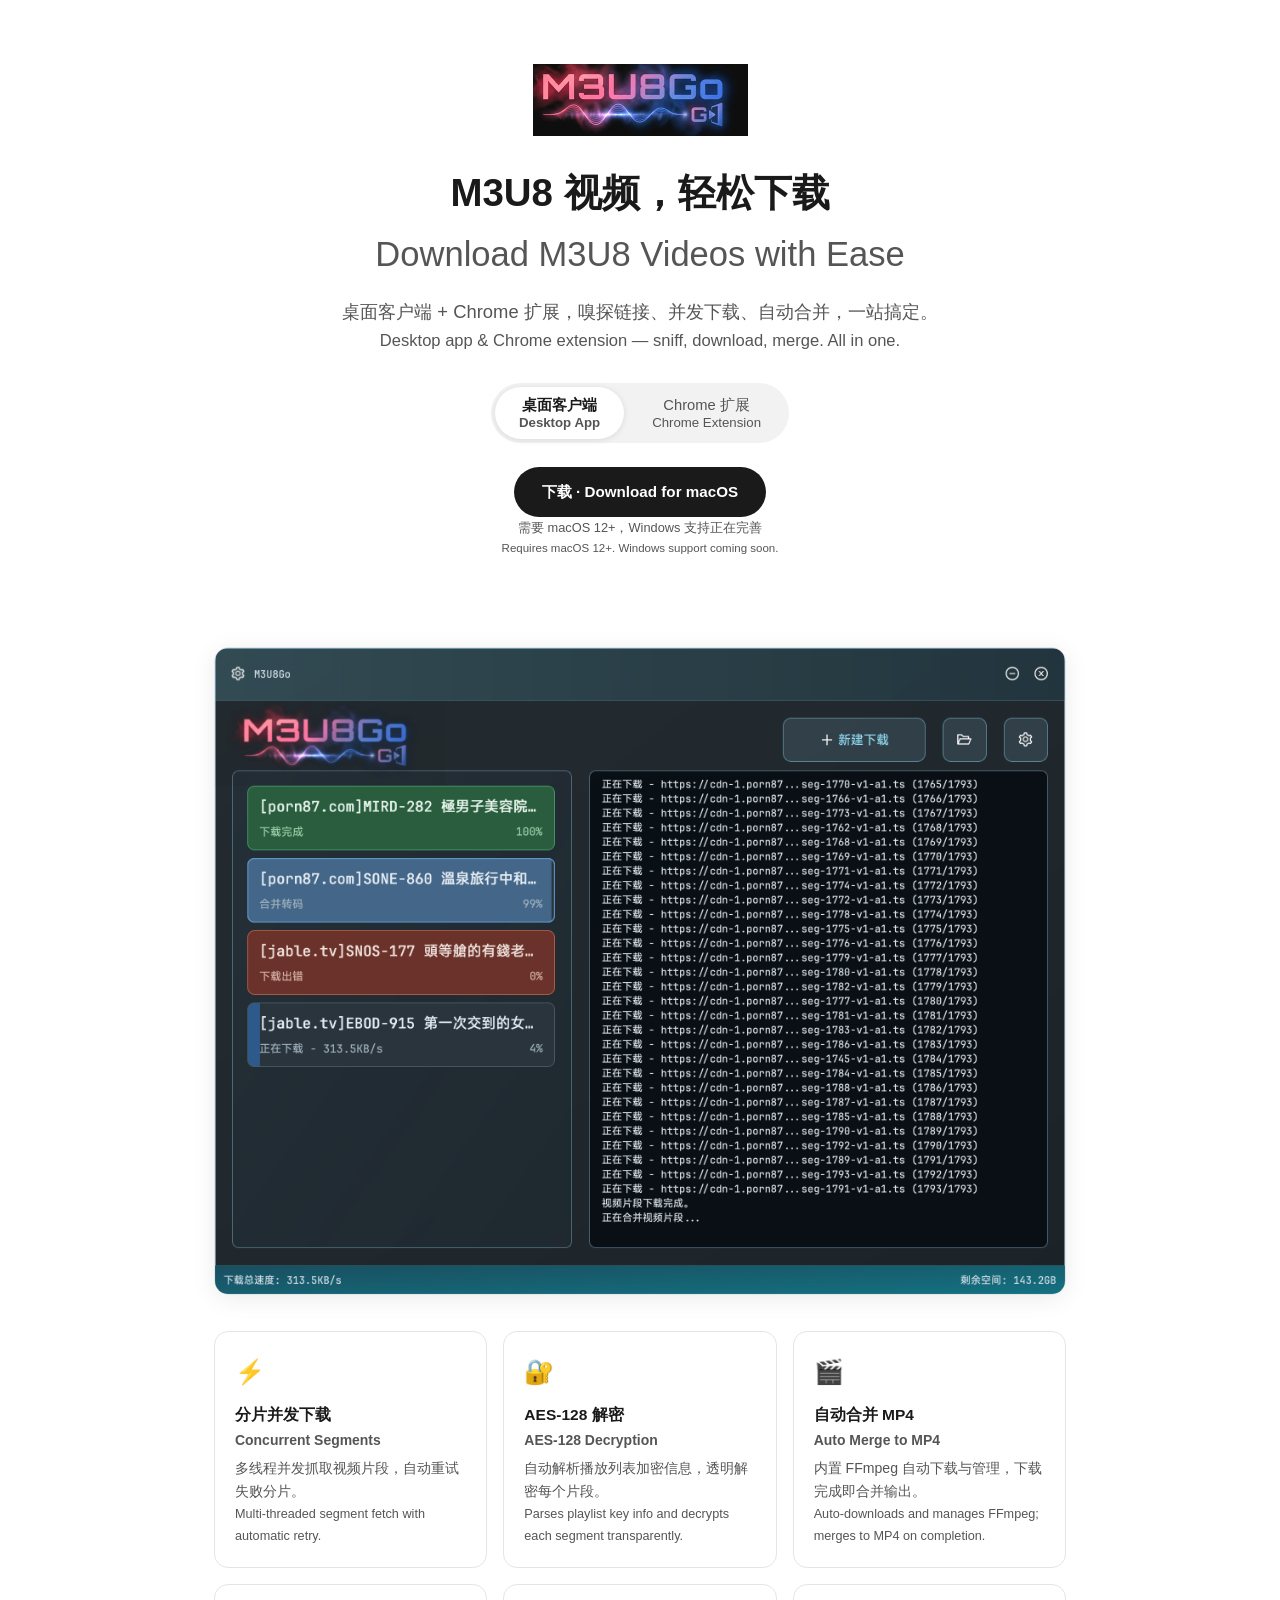
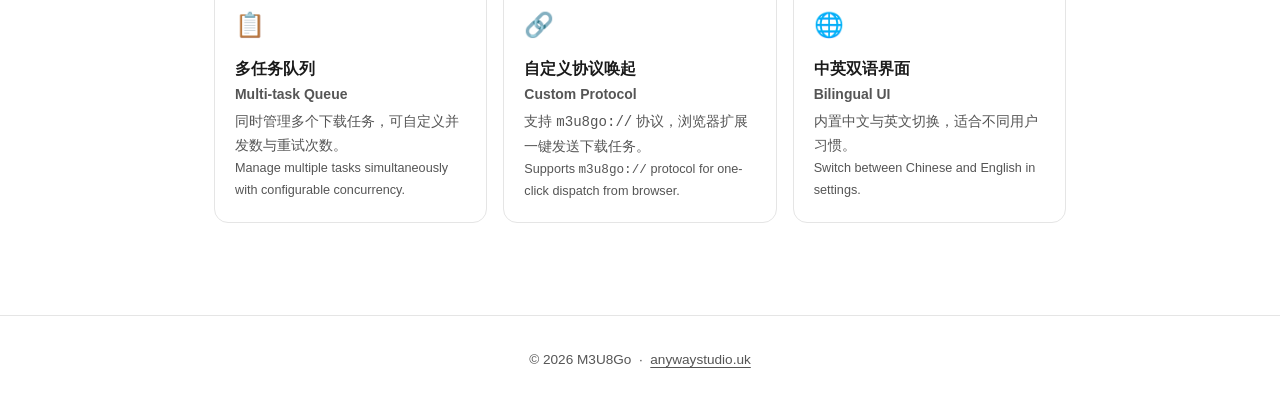
==== index.html @ 339e01ba "更新文件位置" ====
<!DOCTYPE html>
<html lang="zh-CN">
<head>
  <meta charset="UTF-8" />
  <meta name="viewport" content="width=device-width, initial-scale=1.0" />
  <title>M3U8Go — M3U8 视频下载工具</title>
  <meta name="description" content="M3U8Go 是一款简洁、高效的 M3U8 视频下载工具，支持多任务并发、AES 解密，并配有 Chrome 扩展一键嗅探下载地址。" />
  <link rel="stylesheet" href="style.css" />
</head>
<body>

<!-- ========== HERO ========== -->
<header>
  <div class="container">
    <div class="hero">
      <img src="assets/images/logo.png" alt="M3U8Go Logo" class="logo" />
      <h1>
        <span class="zh">M3U8 视频，轻松下载</span>
        <span class="en">Download M3U8 Videos with Ease</span>
      </h1>
      <p class="tagline">
        <span class="zh">桌面客户端 + Chrome 扩展，嗅探链接、并发下载、自动合并，一站搞定。</span>
        <span class="en">Desktop app &amp; Chrome extension — sniff, download, merge. All in one.</span>
      </p>

      <!-- Tab switcher -->
      <div class="tabs" role="tablist">
        <button class="tab active" role="tab" aria-selected="true" data-tab="app">
          <span class="zh">桌面客户端</span><span class="en">Desktop App</span>
        </button>
        <button class="tab" role="tab" aria-selected="false" data-tab="ext">
          <span class="zh">Chrome 扩展</span><span class="en">Chrome Extension</span>
        </button>
      </div>

      <!-- App download (shown on app tab) -->
      <div class="hero-cta" id="cta-app">
        <div class="btn-group btn-group--center">
          <a href="#" class="btn btn-primary">下载 · Download for macOS</a>
        </div>
        <p class="btn-note">
          <span class="zh">需要 macOS 12+，Windows 支持正在完善</span>
          <span class="en">Requires macOS 12+. Windows support coming soon.</span>
        </p>
      </div>

      <!-- Extension download (shown on ext tab) -->
      <div class="hero-cta hidden" id="cta-ext">
        <div class="btn-group btn-group--center">
          <a href="#" class="btn btn-primary">添加扩展 · Add to Chrome</a>
        </div>
        <p class="btn-note">
          <span class="zh">需配合 M3U8Go 桌面客户端使用</span>
          <span class="en">Requires M3U8Go desktop app to be installed.</span>
        </p>
      </div>
    </div>
  </div>
</header>

<!-- ========== MAIN CONTENT ========== -->
<main>

  <!-- APP TAB CONTENT -->
  <div class="tab-panel" id="panel-app">
    <section class="section">
      <div class="container">
        <!-- Screenshot -->
        <div class="screenshot-wrap">
          <img src="assets/images/screenshot.png" alt="M3U8Go 运行截图 / Screenshot" />
        </div>

        <!-- Feature cards -->
        <div class="features">
          <div class="feature-card">
            <div class="icon">⚡️</div>
            <h3><span class="zh">分片并发下载</span><span class="en">Concurrent Segments</span></h3>
            <p><span class="zh">多线程并发抓取视频片段，自动重试失败分片。</span><span class="en">Multi-threaded segment fetch with automatic retry.</span></p>
          </div>
          <div class="feature-card">
            <div class="icon">🔐</div>
            <h3><span class="zh">AES-128 解密</span><span class="en">AES-128 Decryption</span></h3>
            <p><span class="zh">自动解析播放列表加密信息，透明解密每个片段。</span><span class="en">Parses playlist key info and decrypts each segment transparently.</span></p>
          </div>
          <div class="feature-card">
            <div class="icon">🎬</div>
            <h3><span class="zh">自动合并 MP4</span><span class="en">Auto Merge to MP4</span></h3>
            <p><span class="zh">内置 FFmpeg 自动下载与管理，下载完成即合并输出。</span><span class="en">Auto-downloads and manages FFmpeg; merges to MP4 on completion.</span></p>
          </div>
          <div class="feature-card">
            <div class="icon">📋</div>
            <h3><span class="zh">多任务队列</span><span class="en">Multi-task Queue</span></h3>
            <p><span class="zh">同时管理多个下载任务，可自定义并发数与重试次数。</span><span class="en">Manage multiple tasks simultaneously with configurable concurrency.</span></p>
          </div>
          <div class="feature-card">
            <div class="icon">🔗</div>
            <h3><span class="zh">自定义协议唤起</span><span class="en">Custom Protocol</span></h3>
            <p><span class="zh">支持 <code>m3u8go://</code> 协议，浏览器扩展一键发送下载任务。</span><span class="en">Supports <code>m3u8go://</code> protocol for one-click dispatch from browser.</span></p>
          </div>
          <div class="feature-card">
            <div class="icon">🌐</div>
            <h3><span class="zh">中英双语界面</span><span class="en">Bilingual UI</span></h3>
            <p><span class="zh">内置中文与英文切换，适合不同用户习惯。</span><span class="en">Switch between Chinese and English in settings.</span></p>
          </div>
        </div>
      </div>
    </section>
  </div>

  <!-- EXTENSION TAB CONTENT -->
  <div class="tab-panel hidden" id="panel-ext">
    <section class="section">
      <div class="container">
        <div class="ext-block">
          <img src="assets/images/extension-icon.png" alt="M3U8Go Download Button Icon" class="ext-icon" />
          <div class="ext-content">
            <h3><span class="zh">工作方式</span><span class="en">How It Works</span></h3>
            <p>
              <span class="zh">扩展在后台监听网络请求，嗅探到 <code>.m3u8</code> 地址后，弹出下载按钮。点击即可唤起 M3U8Go 客户端并自动填入下载信息（地址、标题、来源页）。支持在扩展设置中选择启用的网站及开启调试浮层。</span>
              <span class="en">The extension listens to network requests in the background. When an <code>.m3u8</code> URL is detected, a download button appears. One click launches M3U8Go and pre-fills the URL, title, and referrer. Configure supported sites and debug overlay in extension options.</span>
            </p>
          </div>
        </div>

        <!-- Extension feature cards -->
        <div class="features">
          <div class="feature-card">
            <div class="icon">👁️</div>
            <h3><span class="zh">自动嗅探</span><span class="en">Auto Sniff</span></h3>
            <p><span class="zh">后台实时监听，自动识别页面中的 M3U8 地址。</span><span class="en">Real-time background monitoring for M3U8 URLs.</span></p>
          </div>
          <div class="feature-card">
            <div class="icon">🖱️</div>
            <h3><span class="zh">一键唤起</span><span class="en">One-click Launch</span></h3>
            <p><span class="zh">点击按钮即唤起桌面客户端，自动传递所有参数。</span><span class="en">Launches the desktop app and passes all parameters automatically.</span></p>
          </div>
          <div class="feature-card">
            <div class="icon">⚙️</div>
            <h3><span class="zh">可配置站点</span><span class="en">Configurable Sites</span></h3>
            <p><span class="zh">在扩展选项页面选择要启用的网站，默认全选。</span><span class="en">Choose which sites to enable in the options page; all enabled by default.</span></p>
          </div>
        </div>
      </div>
    </section>
  </div>

</main>

<script>
  const tabs = document.querySelectorAll('.tab');
  tabs.forEach(tab => {
    tab.addEventListener('click', () => {
      const target = tab.dataset.tab;
      tabs.forEach(t => { t.classList.remove('active'); t.setAttribute('aria-selected', 'false'); });
      tab.classList.add('active');
      tab.setAttribute('aria-selected', 'true');
      document.querySelectorAll('.tab-panel').forEach(p => p.classList.add('hidden'));
      document.getElementById('panel-' + target).classList.remove('hidden');
      document.getElementById('cta-app').classList.add('hidden');
      document.getElementById('cta-ext').classList.add('hidden');
      document.getElementById('cta-' + target).classList.remove('hidden');
    });
  });
</script>

<!-- ========== FOOTER ========== -->
<footer>
  <div class="container">
    <p>
      © 2026 M3U8Go &nbsp;·&nbsp;
      <a href="https://anywaystudio.uk" target="_blank" rel="noopener">anywaystudio.uk</a>
    </p>
  </div>
</footer>

</body>
</html>
---- style.css ----
/* Reset & Base */
*, *::before, *::after { box-sizing: border-box; margin: 0; padding: 0; }

:root {
  --accent: #e05a8a;
  --accent-2: #5a9de0;
  --text: #1a1a1a;
  --subtext: #555;
  --border: #e5e5e5;
  --radius: 14px;
  --max-w: 900px;
}

html { scroll-behavior: smooth; }

body {
  font-family: -apple-system, BlinkMacSystemFont, "Segoe UI", Roboto, "Helvetica Neue", Arial, sans-serif;
  background: #fff;
  color: var(--text);
  line-height: 1.7;
  font-size: 16px;
}

/* Layout */
.container {
  max-width: var(--max-w);
  margin: 0 auto;
  padding: 0 24px;
}

/* Header / Hero */
.hero {
  padding: 64px 0 48px;
  text-align: center;
}

.hero .logo {
  height: 72px;
  width: auto;
  display: block;
  margin: 0 auto 24px;
}

.hero h1 {
  font-size: clamp(1.6rem, 4vw, 2.4rem);
  font-weight: 700;
  margin-bottom: 12px;
}

.hero .tagline {
  font-size: clamp(0.95rem, 2.5vw, 1.15rem);
  color: var(--subtext);
  max-width: 600px;
  margin: 0 auto;
}

/* Section title */
.section {
  padding: 56px 0;
}

.section + .section {
  border-top: 1px solid var(--border);
}

.section-label {
  font-size: 0.78rem;
  font-weight: 600;
  letter-spacing: 0.12em;
  text-transform: uppercase;
  color: var(--accent);
  margin-bottom: 8px;
}

.section h2 {
  font-size: clamp(1.3rem, 3vw, 1.8rem);
  font-weight: 700;
  margin-bottom: 10px;
}

.section .desc {
  color: var(--subtext);
  font-size: 0.97rem;
  max-width: 680px;
  margin-bottom: 32px;
}

/* Feature grid */
.features {
  display: grid;
  grid-template-columns: repeat(auto-fill, minmax(220px, 1fr));
  gap: 16px;
  margin-bottom: 36px;
}

.feature-card {
  border: 1px solid var(--border);
  border-radius: var(--radius);
  padding: 20px;
}

.feature-card .icon {
  font-size: 1.5rem;
  margin-bottom: 10px;
}

.feature-card h3 {
  font-size: 0.97rem;
  font-weight: 600;
  margin-bottom: 4px;
}

.feature-card p {
  font-size: 0.88rem;
  color: var(--subtext);
}

/* Screenshot */
.screenshot-wrap {
  border-radius: var(--radius);
  overflow: hidden;
  border: 1px solid var(--border);
  margin-bottom: 36px;
  box-shadow: 0 4px 24px rgba(0,0,0,0.08);
}

.screenshot-wrap img {
  width: 100%;
  display: block;
}

/* Extension block */
.ext-block {
  display: flex;
  align-items: flex-start;
  gap: 24px;
  margin-bottom: 36px;
}

.ext-block img.ext-icon {
  width: 72px;
  height: 72px;
  border-radius: 16px;
  flex-shrink: 0;
  border: 1px solid var(--border);
}

.ext-block .ext-content h3 {
  font-size: 1.1rem;
  font-weight: 600;
  margin-bottom: 6px;
}

.ext-block .ext-content p {
  font-size: 0.92rem;
  color: var(--subtext);
}

/* Download button */
.btn {
  display: inline-block;
  padding: 12px 28px;
  border-radius: 50px;
  font-size: 0.95rem;
  font-weight: 600;
  text-decoration: none;
  cursor: pointer;
  transition: opacity 0.2s;
  border: none;
}

.btn:hover { opacity: 0.82; }

.btn-primary {
  background: var(--text);
  color: #fff;
}

.btn-outline {
  background: transparent;
  color: var(--text);
  border: 1.5px solid var(--border);
}

.btn-group {
  display: flex;
  flex-wrap: wrap;
  gap: 12px;
  align-items: center;
}

.btn-note {
  font-size: 0.8rem;
  color: var(--subtext);
}

/* Footer */
footer {
  border-top: 1px solid var(--border);
  padding: 32px 0;
  text-align: center;
  font-size: 0.85rem;
  color: var(--subtext);
}

footer a {
  color: var(--subtext);
  text-decoration: underline;
  text-underline-offset: 3px;
}

footer a:hover { color: var(--text); }

/* Bilingual */
.zh { display: block; }
.en { display: block; color: var(--subtext); font-size: 0.9em; }

h2 .en, h1 .en {
  font-weight: 400;
  color: var(--subtext);
}

/* Tab switcher */
.tabs {
  display: inline-flex;
  background: #f2f2f2;
  border-radius: 50px;
  padding: 4px;
  margin: 28px auto 0;
  gap: 4px;
}

.tab {
  background: transparent;
  border: none;
  border-radius: 50px;
  padding: 9px 24px;
  font-size: 0.92rem;
  font-weight: 500;
  cursor: pointer;
  color: var(--subtext);
  transition: background 0.18s, color 0.18s;
  white-space: nowrap;
}

.tab.active {
  background: #fff;
  color: var(--text);
  box-shadow: 0 1px 6px rgba(0,0,0,0.10);
  font-weight: 600;
}

.tab:hover:not(.active) {
  color: var(--text);
}

/* Hero CTA (download button area in hero) */
.hero-cta {
  margin-top: 24px;
}

.btn-group--center {
  justify-content: center;
}

/* Hidden utility */
.hidden {
  display: none !important;
}

/* Tab panel: remove top padding so it flows tightly */
.tab-panel > .section {
  padding-top: 40px;
}

/* Responsive */
@media (max-width: 600px) {
  .tabs {
    width: 100%;
    justify-content: center;
  }
  .tab {
    flex: 1;
    text-align: center;
    padding: 9px 12px;
    font-size: 0.85rem;
  }
  .ext-block {
    flex-direction: column;
    align-items: center;
    text-align: center;
  }
  .btn-group {
    justify-content: center;
  }
}
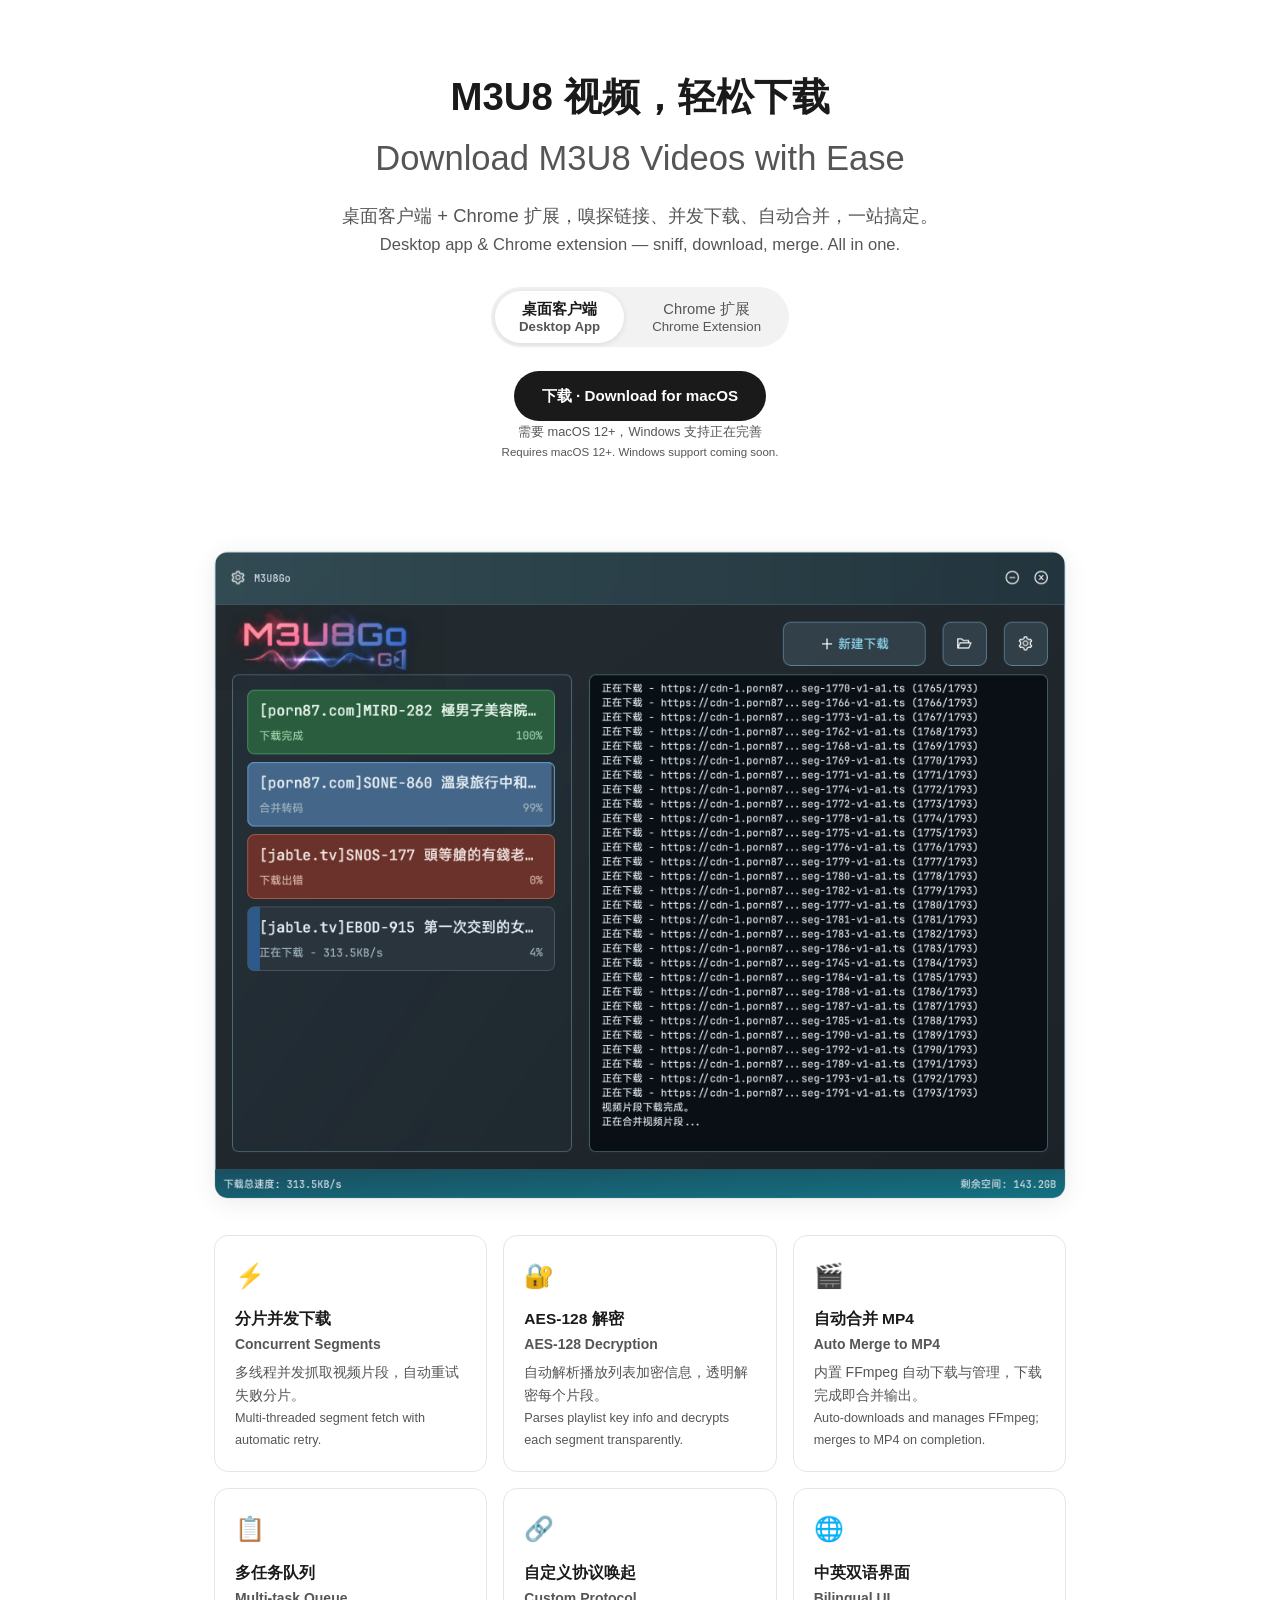
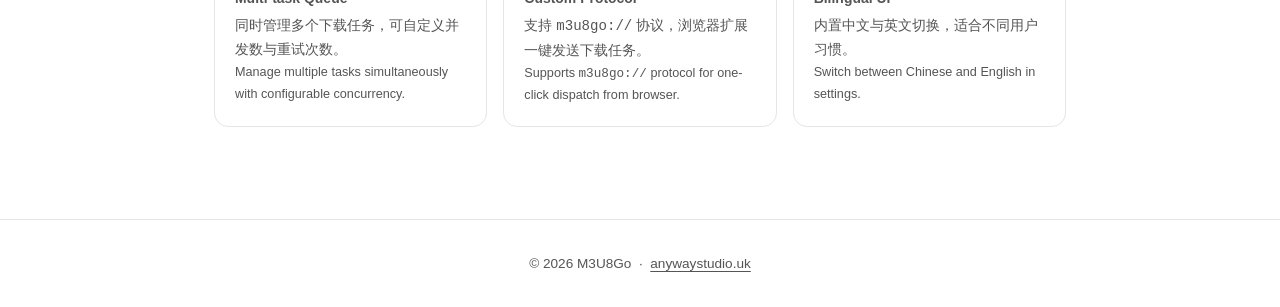
==== commit 54c7393e: "更新 website Co-authored-by: Copilot <copilot@github.com>" ====
--- a/index.html
+++ b/index.html
@@ -13,7 +13,6 @@
 <header>
   <div class="container">
     <div class="hero">
-      <img src="assets/images/logo.png" alt="M3U8Go Logo" class="logo" />
       <h1>
         <span class="zh">M3U8 视频，轻松下载</span>
         <span class="en">Download M3U8 Videos with Ease</span>
@@ -36,7 +35,7 @@
       <!-- App download (shown on app tab) -->
       <div class="hero-cta" id="cta-app">
         <div class="btn-group btn-group--center">
-          <a href="#" class="btn btn-primary">下载 · Download for macOS</a>
+          <a href="https://download.anywaystudio.uk/m3u8go/M3U8Go.1.0.1.dmg" class="btn btn-primary">下载 · Download for macOS</a>
         </div>
         <p class="btn-note">
           <span class="zh">需要 macOS 12+，Windows 支持正在完善</span>
@@ -47,7 +46,7 @@
       <!-- Extension download (shown on ext tab) -->
       <div class="hero-cta hidden" id="cta-ext">
         <div class="btn-group btn-group--center">
-          <a href="#" class="btn btn-primary">添加扩展 · Add to Chrome</a>
+          <a href="https://download.anywaystudio.uk/m3u8go/m3u8go.1.0.1.crx" class="btn btn-primary">添加扩展 · Add to Chrome</a>
         </div>
         <p class="btn-note">
           <span class="zh">需配合 M3U8Go 桌面客户端使用</span>
--- a/style.css
+++ b/style.css
@@ -34,13 +34,6 @@
   text-align: center;
 }
 
-.hero .logo {
-  height: 72px;
-  width: auto;
-  display: block;
-  margin: 0 auto 24px;
-}
-
 .hero h1 {
   font-size: clamp(1.6rem, 4vw, 2.4rem);
   font-weight: 700;
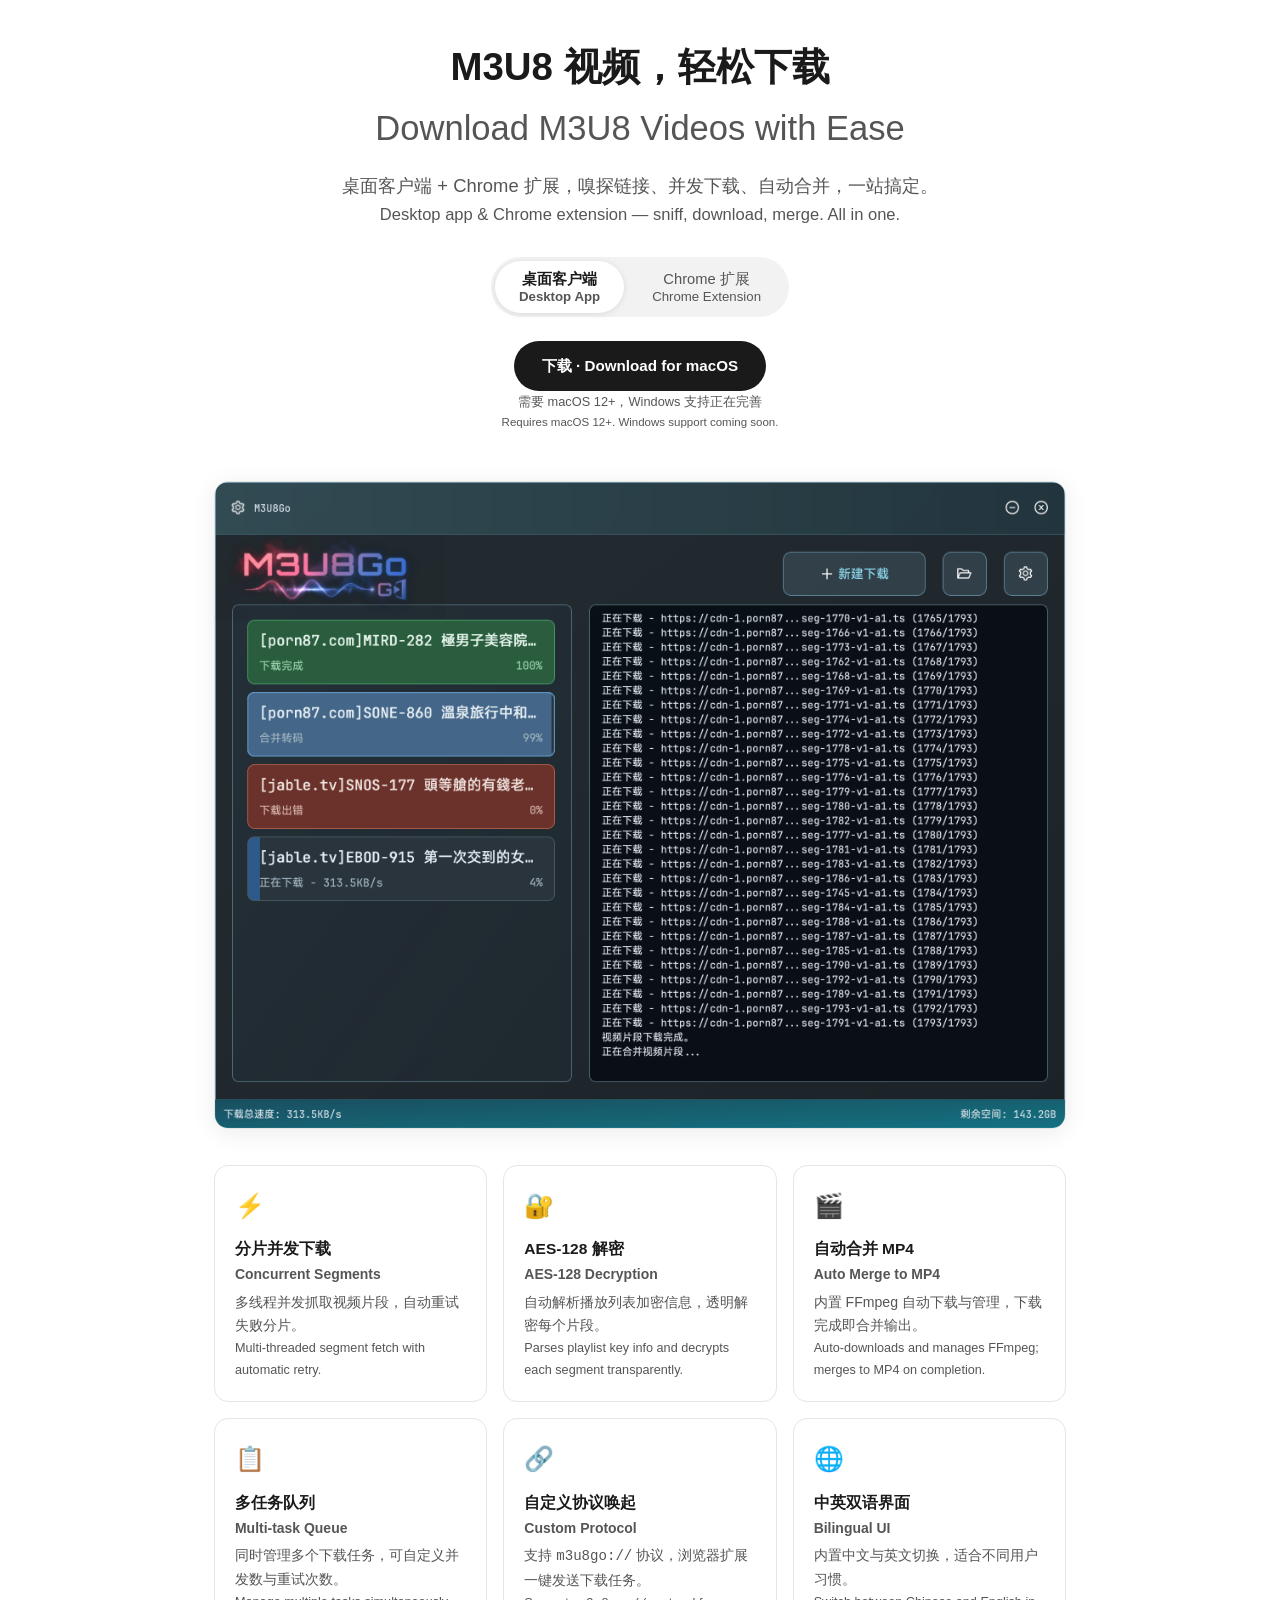
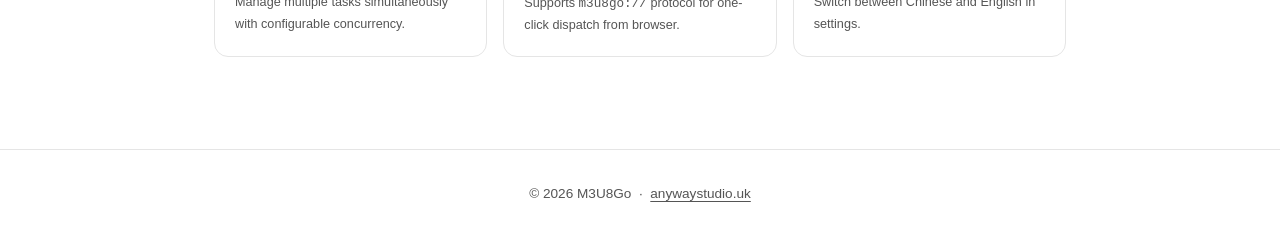
==== commit a4c2f7f0: "增加跟踪代码 Co-authored-by: Copilot <copilot@github.com>" ====
--- a/index.html
+++ b/index.html
@@ -6,6 +6,15 @@
   <title>M3U8Go — M3U8 视频下载工具</title>
   <meta name="description" content="M3U8Go 是一款简洁、高效的 M3U8 视频下载工具，支持多任务并发、AES 解密，并配有 Chrome 扩展一键嗅探下载地址。" />
   <link rel="stylesheet" href="style.css" />
+  <!-- Google tag (gtag.js) -->
+  <script async src="https://www.googletagmanager.com/gtag/js?id=G-7H0617LCT7"></script>
+  <script>
+    window.dataLayer = window.dataLayer || [];
+    function gtag(){dataLayer.push(arguments);}
+    gtag('js', new Date());
+
+    gtag('config', 'G-7H0617LCT7');
+  </script>
 </head>
 <body>
 
--- a/style.css
+++ b/style.css
@@ -30,7 +30,7 @@
 
 /* Header / Hero */
 .hero {
-  padding: 64px 0 48px;
+  padding: 34px 0 8px;
   text-align: center;
 }
 
